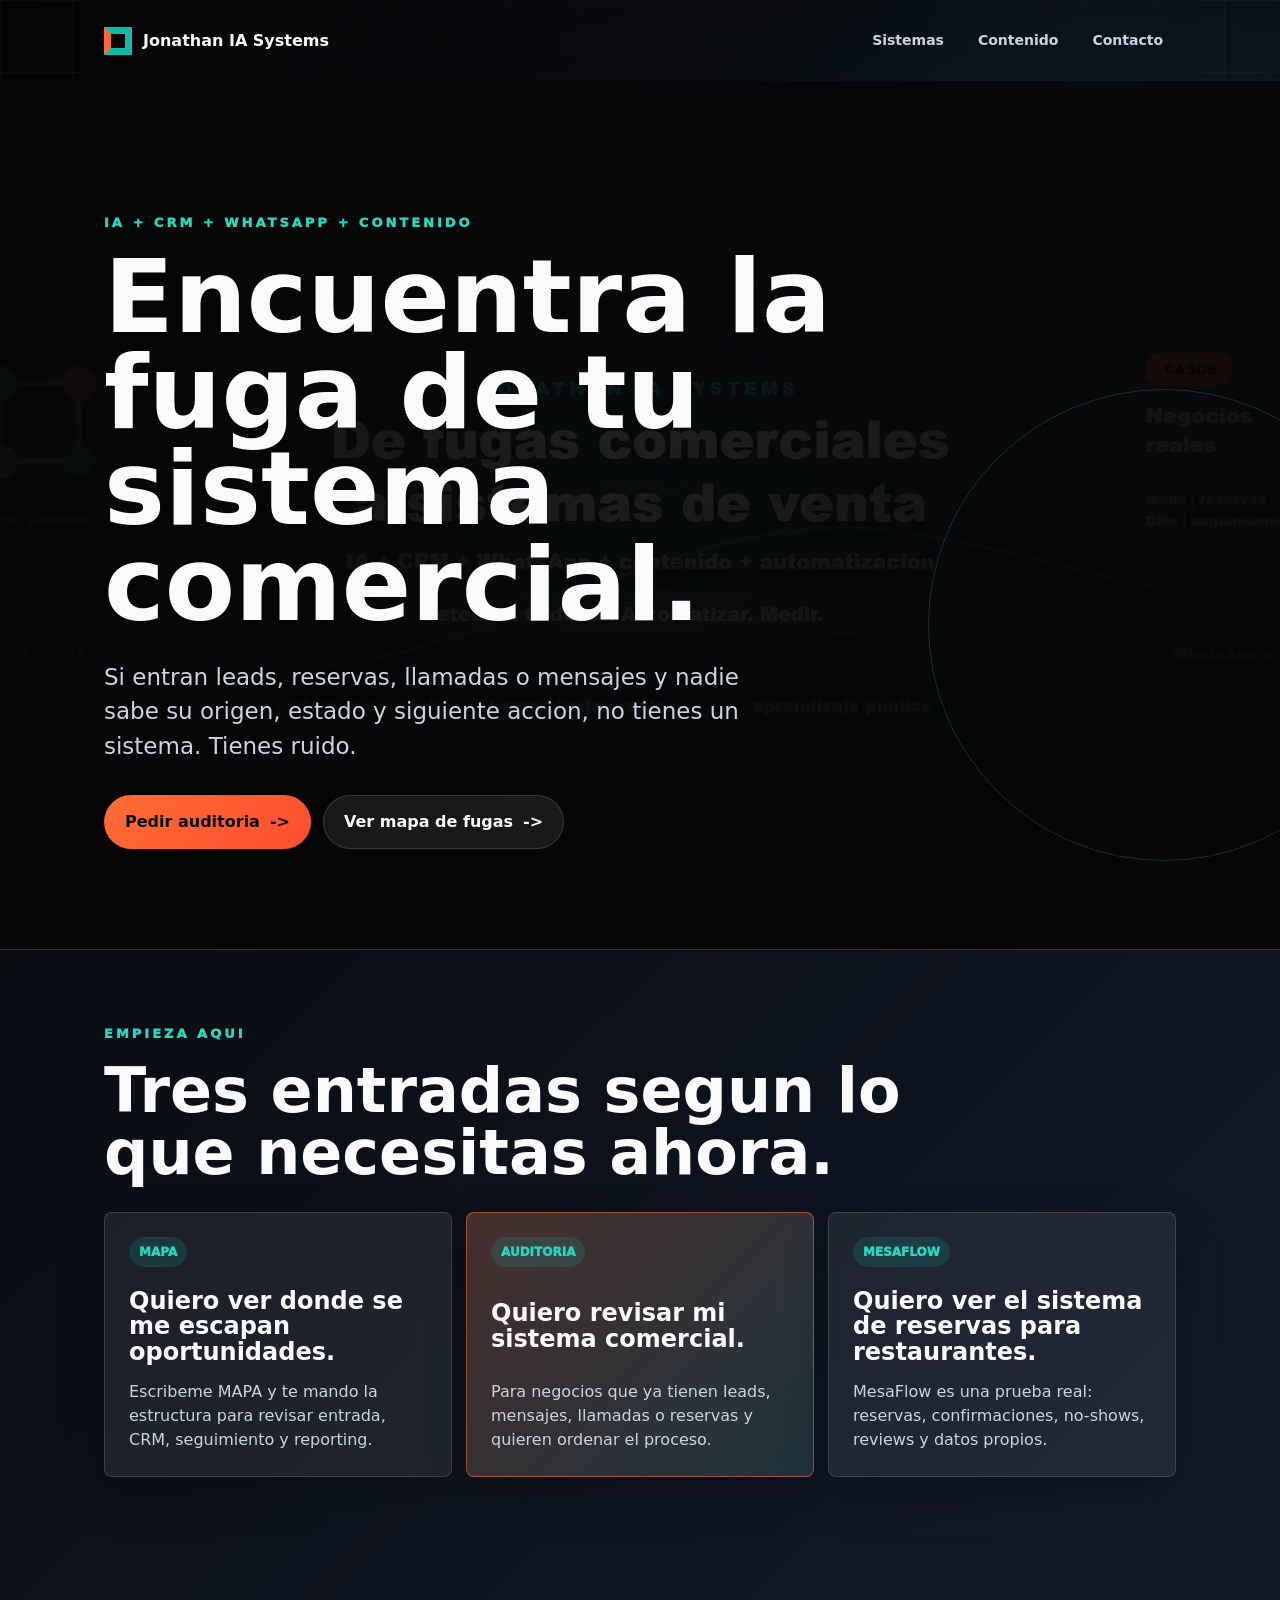
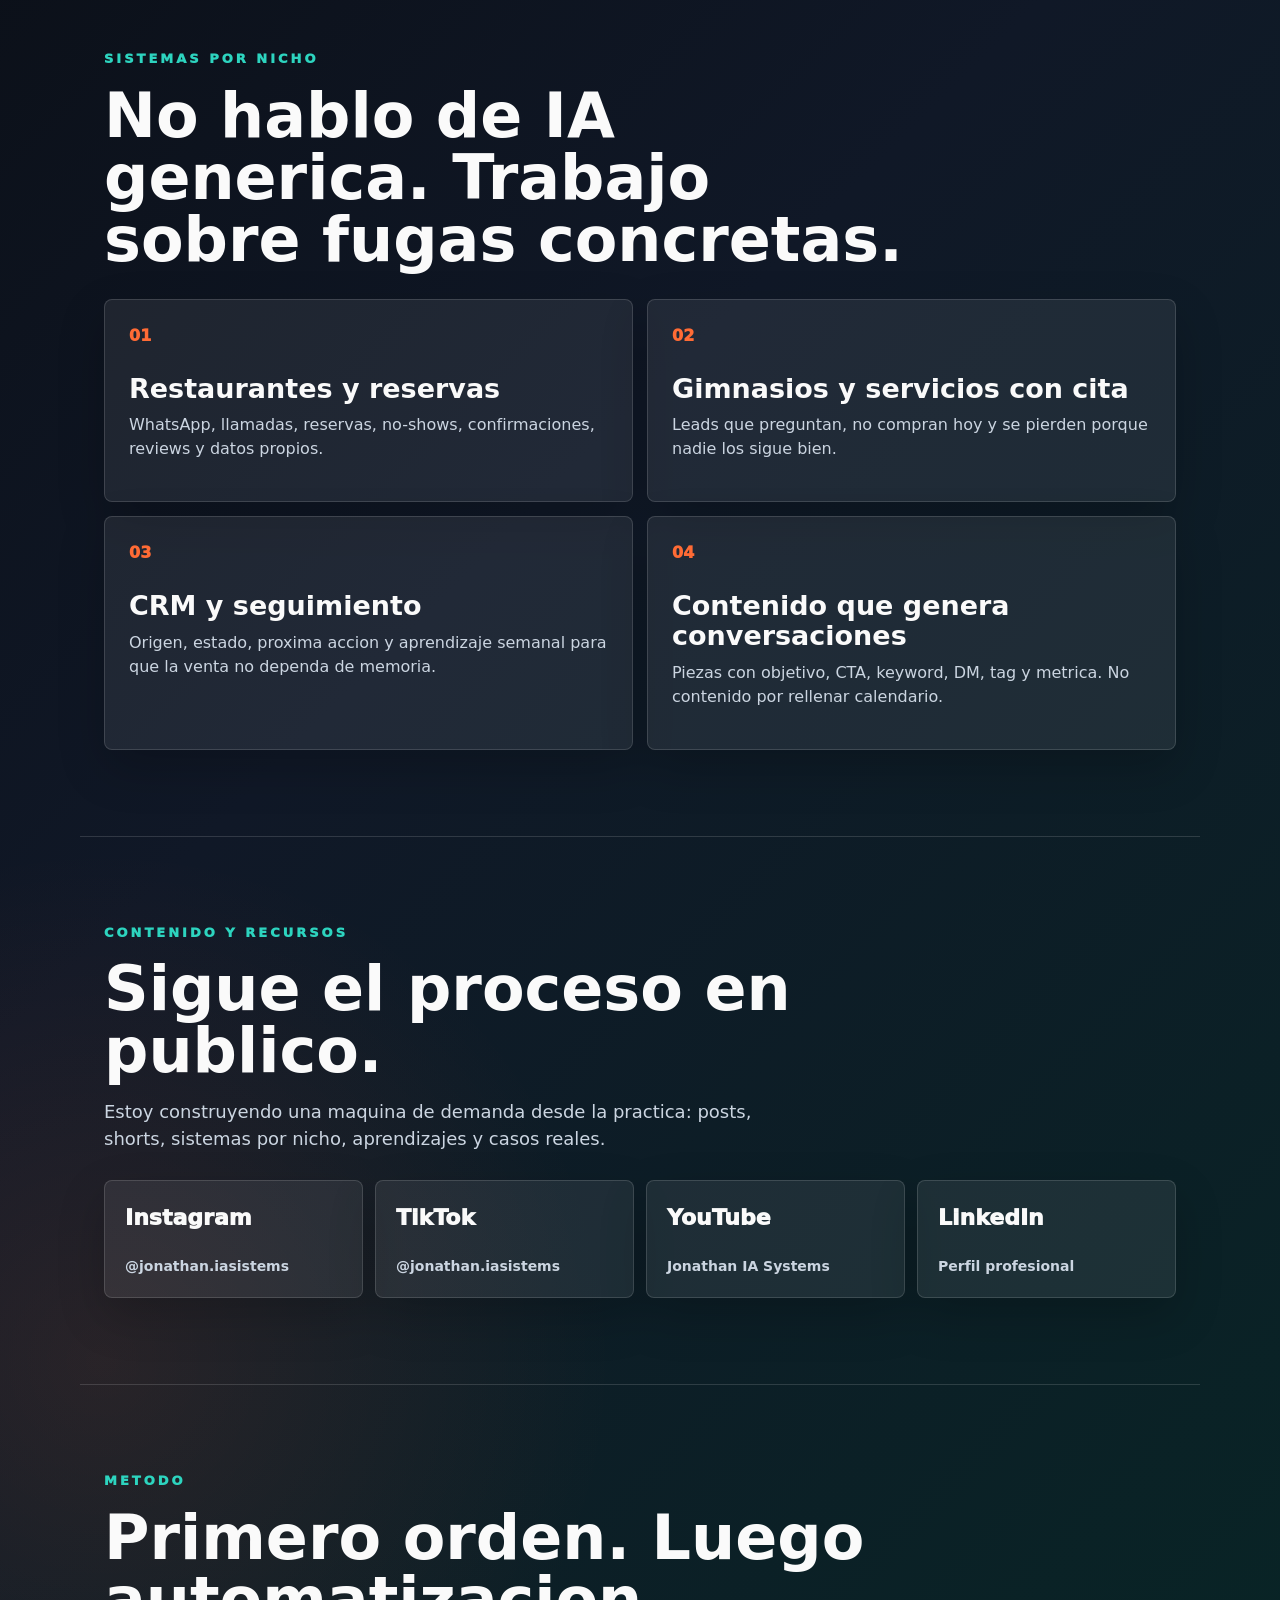
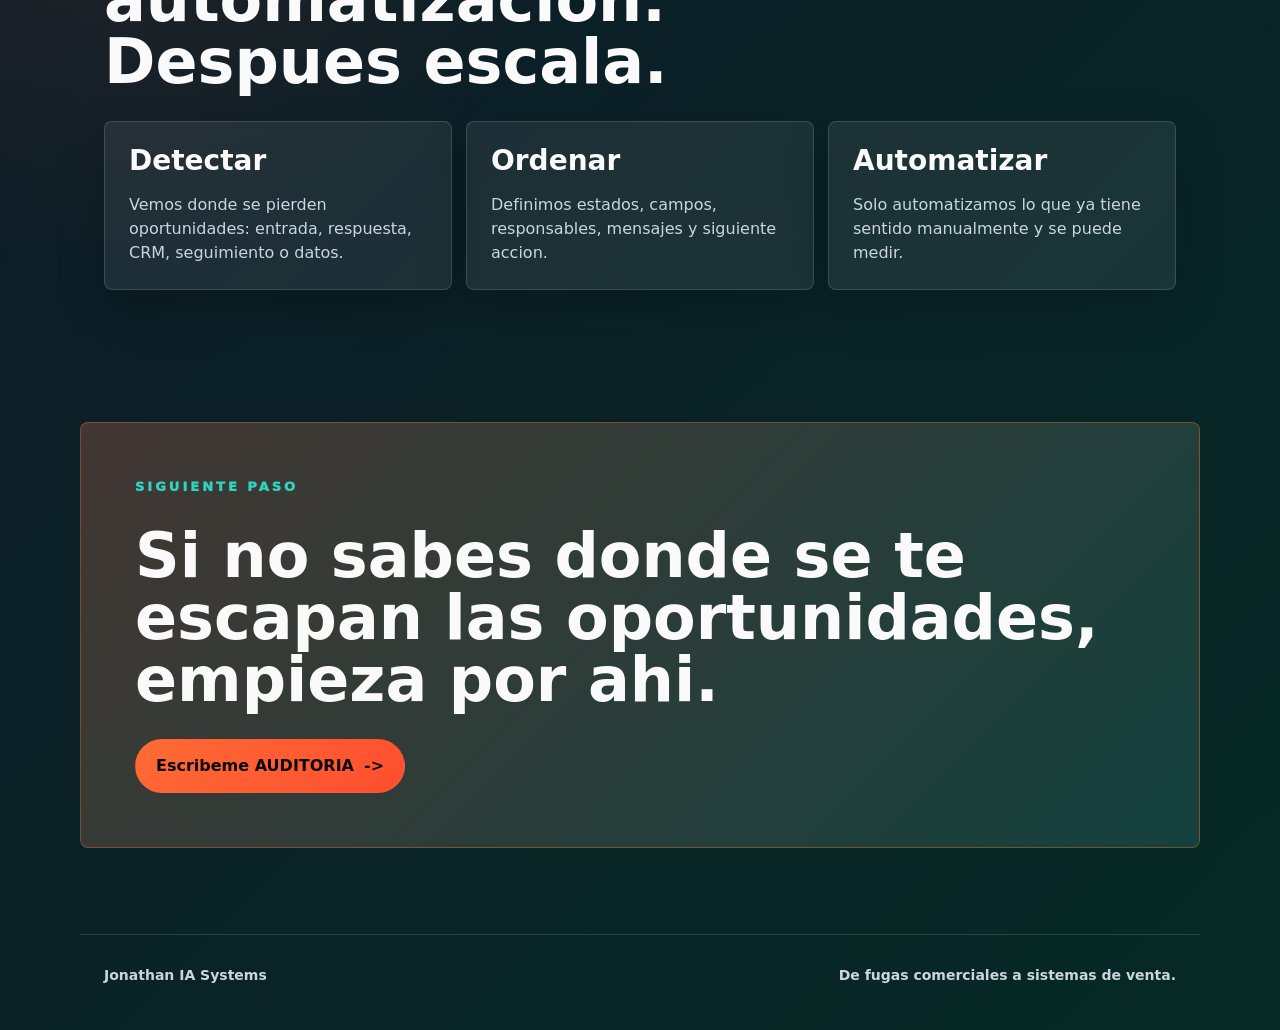
==== index.html @ 936829e9 "Initial link hub landing" ====
<!doctype html>
<html lang="es">
  <head>
    <meta charset="utf-8" />
    <meta name="viewport" content="width=device-width, initial-scale=1" />
    <title>Jonathan IA Systems | Fugas comerciales y sistemas de venta</title>
    <meta
      name="description"
      content="Detecta fugas comerciales en leads, WhatsApp, reservas, CRM y seguimiento. Recursos, sistemas por nicho y contenido de Jonathan IA Systems."
    />
    <meta name="theme-color" content="#050505" />
    <meta property="og:title" content="Jonathan IA Systems" />
    <meta
      property="og:description"
      content="De fugas comerciales a sistemas de venta con IA, CRM, WhatsApp, contenido y automatizacion."
    />
    <meta property="og:type" content="website" />
    <meta property="og:image" content="assets/hero-banner.png" />
    <link rel="preload" href="assets/hero-banner.png" as="image" />
    <link rel="stylesheet" href="styles.css" />
  </head>
  <body>
    <header class="site-header" aria-label="Cabecera">
      <a class="brand" href="#top" aria-label="Jonathan IA Systems">
        <span class="brand-mark" aria-hidden="true"></span>
        <span>Jonathan IA Systems</span>
      </a>
      <nav class="top-links" aria-label="Enlaces principales">
        <a href="#sistemas">Sistemas</a>
        <a href="#contenido">Contenido</a>
        <a href="#contacto">Contacto</a>
      </nav>
    </header>

    <main id="top">
      <section class="hero" aria-labelledby="hero-title">
        <div class="hero-bg" aria-hidden="true"></div>
        <div class="hero-inner">
          <p class="eyebrow">IA + CRM + WhatsApp + contenido</p>
          <h1 id="hero-title">Encuentra la fuga de tu sistema comercial.</h1>
          <p class="hero-copy">
            Si entran leads, reservas, llamadas o mensajes y nadie sabe su origen, estado y siguiente accion,
            no tienes un sistema. Tienes ruido.
          </p>
          <div class="hero-actions" aria-label="Acciones principales">
            <a class="button button-primary" href="https://ig.me/m/jonathan.iasistems" data-track="cta_auditoria" target="_blank" rel="noreferrer">
              Pedir auditoria
              <span aria-hidden="true">-></span>
            </a>
            <a class="button button-secondary" href="#mapa" data-track="cta_mapa">
              Ver mapa de fugas
              <span aria-hidden="true">-></span>
            </a>
          </div>
        </div>
      </section>

      <section class="section section-tight" aria-labelledby="quick-title">
        <div class="section-heading">
          <p class="eyebrow">Empieza aqui</p>
          <h2 id="quick-title">Tres entradas segun lo que necesitas ahora.</h2>
        </div>
        <div class="link-grid">
          <a id="mapa" class="link-card" href="https://ig.me/m/jonathan.iasistems" data-track="card_mapa" target="_blank" rel="noreferrer">
            <span class="card-kicker">MAPA</span>
            <strong>Quiero ver donde se me escapan oportunidades.</strong>
            <span>Escribeme MAPA y te mando la estructura para revisar entrada, CRM, seguimiento y reporting.</span>
          </a>

          <a id="auditoria" class="link-card link-card-primary" href="https://ig.me/m/jonathan.iasistems" data-track="card_auditoria" target="_blank" rel="noreferrer">
            <span class="card-kicker">AUDITORIA</span>
            <strong>Quiero revisar mi sistema comercial.</strong>
            <span>Para negocios que ya tienen leads, mensajes, llamadas o reservas y quieren ordenar el proceso.</span>
          </a>

          <a id="mesaflow" class="link-card" href="https://app.mesaflow.es" data-track="card_mesaflow" target="_blank" rel="noreferrer">
            <span class="card-kicker">MESAFLOW</span>
            <strong>Quiero ver el sistema de reservas para restaurantes.</strong>
            <span>MesaFlow es una prueba real: reservas, confirmaciones, no-shows, reviews y datos propios.</span>
          </a>
        </div>
      </section>

      <section id="sistemas" class="section" aria-labelledby="systems-title">
        <div class="section-heading">
          <p class="eyebrow">Sistemas por nicho</p>
          <h2 id="systems-title">No hablo de IA generica. Trabajo sobre fugas concretas.</h2>
        </div>
        <div class="systems-list" aria-label="Sistemas por nicho">
          <article>
            <span>01</span>
            <h3>Restaurantes y reservas</h3>
            <p>WhatsApp, llamadas, reservas, no-shows, confirmaciones, reviews y datos propios.</p>
          </article>
          <article>
            <span>02</span>
            <h3>Gimnasios y servicios con cita</h3>
            <p>Leads que preguntan, no compran hoy y se pierden porque nadie los sigue bien.</p>
          </article>
          <article>
            <span>03</span>
            <h3>CRM y seguimiento</h3>
            <p>Origen, estado, proxima accion y aprendizaje semanal para que la venta no dependa de memoria.</p>
          </article>
          <article>
            <span>04</span>
            <h3>Contenido que genera conversaciones</h3>
            <p>Piezas con objetivo, CTA, keyword, DM, tag y metrica. No contenido por rellenar calendario.</p>
          </article>
        </div>
      </section>

      <section id="contenido" class="section content-section" aria-labelledby="content-title">
        <div class="section-heading">
          <p class="eyebrow">Contenido y recursos</p>
          <h2 id="content-title">Sigue el proceso en publico.</h2>
          <p>
            Estoy construyendo una maquina de demanda desde la practica: posts, shorts, sistemas por nicho,
            aprendizajes y casos reales.
          </p>
        </div>
        <div class="social-grid" aria-label="Redes sociales">
          <a href="https://www.instagram.com/jonathan.iasistems/" target="_blank" rel="noreferrer" data-track="social_instagram">
            Instagram
            <span>@jonathan.iasistems</span>
          </a>
          <a href="https://www.tiktok.com/@jonathan.iasistems" target="_blank" rel="noreferrer" data-track="social_tiktok">
            TikTok
            <span>@jonathan.iasistems</span>
          </a>
          <a href="https://www.youtube.com/@Jonathan.iasistems" target="_blank" rel="noreferrer" data-track="social_youtube">
            YouTube
            <span>Jonathan IA Systems</span>
          </a>
          <a href="https://www.linkedin.com/in/jonathan-martinez-cabeo-1b9603137/" target="_blank" rel="noreferrer" data-track="social_linkedin">
            LinkedIn
            <span>Perfil profesional</span>
          </a>
        </div>
      </section>

      <section class="section process-section" aria-labelledby="process-title">
        <div class="section-heading">
          <p class="eyebrow">Metodo</p>
          <h2 id="process-title">Primero orden. Luego automatizacion. Despues escala.</h2>
        </div>
        <ol class="process-list">
          <li>
            <strong>Detectar</strong>
            <span>Vemos donde se pierden oportunidades: entrada, respuesta, CRM, seguimiento o datos.</span>
          </li>
          <li>
            <strong>Ordenar</strong>
            <span>Definimos estados, campos, responsables, mensajes y siguiente accion.</span>
          </li>
          <li>
            <strong>Automatizar</strong>
            <span>Solo automatizamos lo que ya tiene sentido manualmente y se puede medir.</span>
          </li>
        </ol>
      </section>

      <section id="contacto" class="final-cta" aria-labelledby="final-title">
        <p class="eyebrow">Siguiente paso</p>
        <h2 id="final-title">Si no sabes donde se te escapan las oportunidades, empieza por ahi.</h2>
        <a class="button button-primary" href="https://ig.me/m/jonathan.iasistems" data-track="cta_final" target="_blank" rel="noreferrer">
          Escribeme AUDITORIA
          <span aria-hidden="true">-></span>
        </a>
      </section>
    </main>

    <footer class="site-footer">
      <span>Jonathan IA Systems</span>
      <span>De fugas comerciales a sistemas de venta.</span>
    </footer>

    <script src="script.js"></script>
  </body>
</html>
---- styles.css ----
:root {
  color-scheme: dark;
  --bg: #050505;
  --panel: rgba(250, 250, 250, 0.075);
  --panel-strong: rgba(250, 250, 250, 0.115);
  --text: #fafafa;
  --muted: #cbd5e1;
  --dim: #8e99a8;
  --line: rgba(255, 255, 255, 0.14);
  --cyan: #14b8a6;
  --cyan-strong: #2dd4bf;
  --orange: #ff6b35;
  --orange-strong: #ff4e2e;
  --radius: 8px;
  --max: 1120px;
  font-family:
    Inter, ui-sans-serif, system-ui, -apple-system, BlinkMacSystemFont, "Segoe UI", sans-serif;
}

* {
  box-sizing: border-box;
}

html {
  scroll-behavior: smooth;
}

body {
  min-width: 320px;
  margin: 0;
  background:
    radial-gradient(circle at 84% 10%, rgba(20, 184, 166, 0.16), transparent 32rem),
    radial-gradient(circle at 8% 70%, rgba(255, 107, 53, 0.11), transparent 32rem),
    linear-gradient(135deg, #050505 0%, #101827 48%, #052a25 100%);
  color: var(--text);
  line-height: 1.5;
}

body::before {
  position: fixed;
  inset: 0;
  z-index: -1;
  pointer-events: none;
  content: "";
  background-image:
    linear-gradient(rgba(255, 255, 255, 0.035) 1px, transparent 1px),
    linear-gradient(90deg, rgba(255, 255, 255, 0.035) 1px, transparent 1px);
  background-size: 72px 72px;
  mask-image: linear-gradient(to bottom, rgba(0, 0, 0, 0.9), transparent 82%);
}

a {
  color: inherit;
  text-decoration: none;
}

.site-header {
  position: sticky;
  top: 0;
  z-index: 10;
  display: flex;
  align-items: center;
  justify-content: space-between;
  width: min(100%, var(--max));
  margin: 0 auto;
  padding: 20px 24px;
  backdrop-filter: blur(16px);
}

.brand,
.top-links {
  display: flex;
  align-items: center;
}

.brand {
  gap: 11px;
  font-weight: 900;
  letter-spacing: 0;
}

.brand-mark {
  width: 28px;
  height: 28px;
  border: 7px solid var(--cyan);
  border-left-color: var(--orange);
}

.top-links {
  gap: 8px;
}

.top-links a {
  padding: 9px 12px;
  border: 1px solid transparent;
  border-radius: 999px;
  color: var(--muted);
  font-size: 14px;
  font-weight: 760;
}

.top-links a:hover,
.top-links a:focus-visible {
  border-color: var(--line);
  color: var(--text);
  outline: none;
}

.hero {
  position: relative;
  min-height: 690px;
  overflow: hidden;
  border-bottom: 1px solid var(--line);
}

.hero-bg {
  position: absolute;
  inset: 0;
  background:
    linear-gradient(90deg, rgba(5, 5, 5, 0.94), rgba(5, 5, 5, 0.79) 48%, rgba(5, 5, 5, 0.90)),
    linear-gradient(180deg, rgba(5, 5, 5, 0.18), rgba(5, 5, 5, 0.94)),
    url("assets/hero-banner.png") center / cover no-repeat;
  transform: scale(1.02);
}

.hero::after {
  position: absolute;
  right: -120px;
  bottom: 88px;
  width: 470px;
  height: 470px;
  border: 1px solid rgba(45, 212, 191, 0.2);
  border-radius: 50%;
  content: "";
}

.hero-inner {
  position: relative;
  z-index: 1;
  width: min(100%, var(--max));
  margin: 0 auto;
  padding: 132px 24px 100px;
}

.eyebrow {
  margin: 0 0 16px;
  color: var(--cyan-strong);
  font-size: 13px;
  font-weight: 950;
  letter-spacing: 3px;
  text-transform: uppercase;
}

h1,
h2,
h3,
p {
  margin-top: 0;
}

h1 {
  max-width: 880px;
  margin-bottom: 26px;
  font-size: clamp(48px, 8vw, 104px);
  line-height: 0.94;
  letter-spacing: 0;
}

.hero-copy {
  max-width: 650px;
  margin-bottom: 32px;
  color: var(--muted);
  font-size: clamp(18px, 2vw, 23px);
}

.hero-actions,
.final-cta {
  display: flex;
  flex-wrap: wrap;
  gap: 12px;
}

.button {
  display: inline-flex;
  align-items: center;
  justify-content: center;
  min-height: 52px;
  padding: 14px 20px;
  border: 1px solid var(--line);
  border-radius: 999px;
  font-weight: 900;
  white-space: nowrap;
}

.button span {
  margin-left: 10px;
}

.button-primary {
  border-color: transparent;
  background: linear-gradient(135deg, var(--orange), var(--orange-strong));
  color: #090909;
}

.button-secondary {
  background: rgba(250, 250, 250, 0.08);
  color: var(--text);
}

.button:hover,
.button:focus-visible {
  outline: 2px solid rgba(45, 212, 191, 0.45);
  outline-offset: 3px;
}

.section {
  width: min(100%, var(--max));
  margin: 0 auto;
  padding: 86px 24px;
}

.section-tight {
  padding-top: 74px;
}

.section-heading {
  max-width: 820px;
  margin-bottom: 28px;
}

.section-heading h2,
.final-cta h2 {
  margin-bottom: 16px;
  font-size: clamp(32px, 5vw, 62px);
  line-height: 1;
  letter-spacing: 0;
}

.section-heading p:not(.eyebrow) {
  max-width: 710px;
  color: var(--muted);
  font-size: 18px;
}

.link-grid {
  display: grid;
  grid-template-columns: repeat(3, minmax(0, 1fr));
  gap: 14px;
}

.link-card,
.social-grid a,
.systems-list article,
.process-list li {
  border: 1px solid var(--line);
  border-radius: var(--radius);
  background: var(--panel);
  box-shadow: 0 18px 48px rgba(0, 0, 0, 0.2);
}

.link-card {
  display: flex;
  min-height: 245px;
  flex-direction: column;
  justify-content: space-between;
  padding: 24px;
}

.link-card:hover,
.link-card:focus-visible,
.social-grid a:hover,
.social-grid a:focus-visible {
  border-color: rgba(45, 212, 191, 0.56);
  background: var(--panel-strong);
  outline: none;
}

.link-card-primary {
  border-color: rgba(255, 107, 53, 0.56);
  background:
    linear-gradient(135deg, rgba(255, 107, 53, 0.18), rgba(20, 184, 166, 0.09)),
    var(--panel);
}

.card-kicker {
  width: fit-content;
  padding: 6px 10px;
  border-radius: 999px;
  background: rgba(20, 184, 166, 0.16);
  color: var(--cyan-strong);
  font-size: 12px;
  font-weight: 950;
}

.link-card strong {
  display: block;
  margin: 22px 0 14px;
  font-size: 24px;
  line-height: 1.08;
}

.link-card span:last-child,
.systems-list p,
.process-list span,
.social-grid span,
.site-footer {
  color: var(--muted);
}

.systems-list {
  display: grid;
  grid-template-columns: repeat(2, minmax(0, 1fr));
  gap: 14px;
}

.systems-list article {
  padding: 24px;
}

.systems-list article > span {
  display: inline-block;
  margin-bottom: 26px;
  color: var(--orange);
  font-weight: 950;
}

.systems-list h3 {
  margin-bottom: 10px;
  font-size: 27px;
  line-height: 1.1;
}

.content-section {
  border-top: 1px solid var(--line);
  border-bottom: 1px solid var(--line);
}

.social-grid {
  display: grid;
  grid-template-columns: repeat(4, minmax(0, 1fr));
  gap: 12px;
}

.social-grid a {
  display: flex;
  min-height: 118px;
  flex-direction: column;
  justify-content: space-between;
  padding: 20px;
  font-size: 22px;
  font-weight: 920;
}

.social-grid span {
  display: block;
  overflow-wrap: anywhere;
  font-size: 14px;
  font-weight: 750;
}

.process-list {
  display: grid;
  grid-template-columns: repeat(3, minmax(0, 1fr));
  gap: 14px;
  padding: 0;
  list-style: none;
}

.process-list li {
  padding: 24px;
}

.process-list strong {
  display: block;
  margin-bottom: 18px;
  color: var(--text);
  font-size: 28px;
  line-height: 1.05;
}

.final-cta {
  width: min(calc(100% - 48px), var(--max));
  flex-direction: column;
  align-items: flex-start;
  margin: 30px auto 86px;
  padding: 54px;
  border: 1px solid rgba(255, 107, 53, 0.38);
  border-radius: var(--radius);
  background:
    linear-gradient(135deg, rgba(255, 107, 53, 0.18), rgba(20, 184, 166, 0.10)),
    rgba(250, 250, 250, 0.06);
}

.site-footer {
  display: flex;
  justify-content: space-between;
  gap: 18px;
  width: min(100%, var(--max));
  margin: 0 auto;
  padding: 30px 24px 44px;
  border-top: 1px solid var(--line);
  font-size: 14px;
  font-weight: 780;
}

@media (max-width: 920px) {
  .site-header {
    align-items: flex-start;
    flex-direction: column;
    gap: 14px;
  }

  .hero {
    min-height: 620px;
  }

  .hero-inner {
    padding-top: 98px;
  }

  .link-grid,
  .social-grid,
  .process-list {
    grid-template-columns: 1fr;
  }

  .systems-list {
    grid-template-columns: 1fr;
  }

  .link-card {
    min-height: 210px;
  }
}

@media (max-width: 560px) {
  .top-links {
    width: 100%;
    overflow-x: auto;
    padding-bottom: 4px;
  }

  .hero {
    min-height: 610px;
  }

  .hero-bg {
    background:
      linear-gradient(90deg, rgba(5, 5, 5, 0.95), rgba(5, 5, 5, 0.82)),
      linear-gradient(180deg, rgba(5, 5, 5, 0.18), rgba(5, 5, 5, 0.95)),
      url("assets/hero-banner.png") center / cover no-repeat;
  }

  .button {
    width: 100%;
    white-space: normal;
  }

  .section {
    padding: 64px 18px;
  }

  .hero-inner {
    padding: 86px 18px 74px;
  }

  .final-cta {
    width: calc(100% - 36px);
    padding: 34px 24px;
  }

  .site-footer {
    flex-direction: column;
    padding-inline: 18px;
  }
}
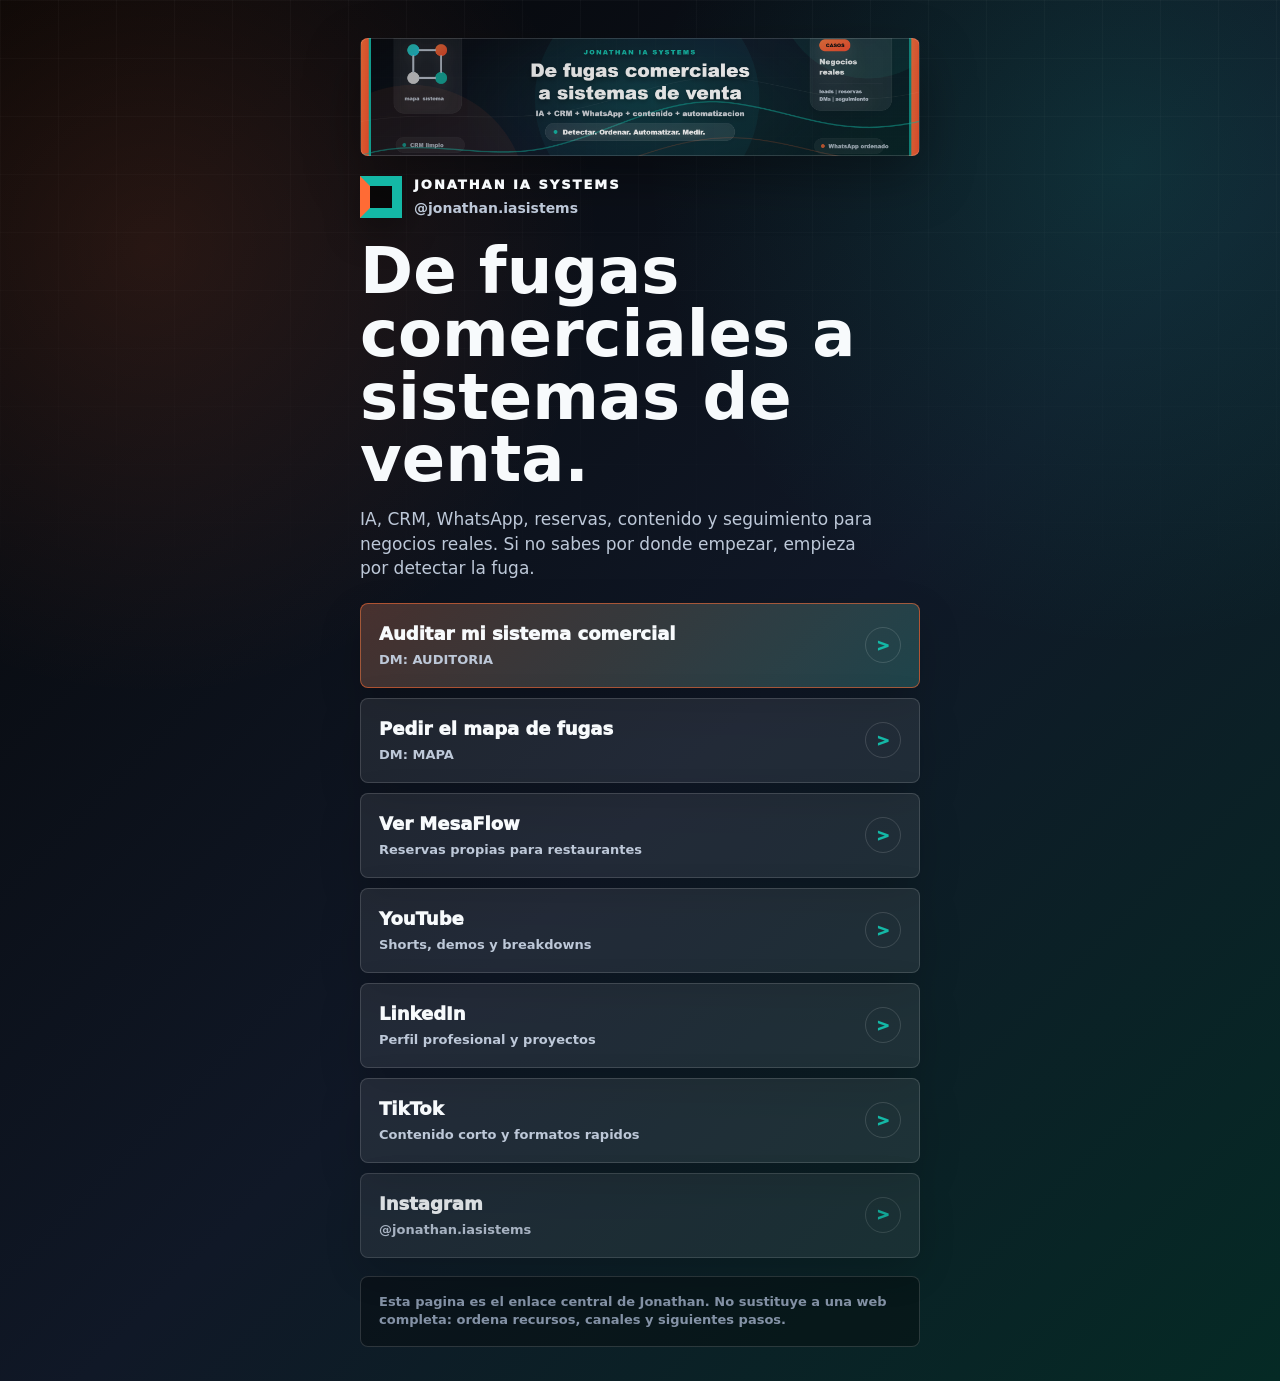
==== commit 4dba39f9: "Simplify link hub" ====
--- a/index.html
+++ b/index.html
@@ -3,16 +3,16 @@
   <head>
     <meta charset="utf-8" />
     <meta name="viewport" content="width=device-width, initial-scale=1" />
-    <title>Jonathan IA Systems | Fugas comerciales y sistemas de venta</title>
+    <title>Jonathan IA Systems | Enlaces y recursos</title>
     <meta
       name="description"
-      content="Detecta fugas comerciales en leads, WhatsApp, reservas, CRM y seguimiento. Recursos, sistemas por nicho y contenido de Jonathan IA Systems."
+      content="Enlaces, recursos y canales de Jonathan IA Systems: auditoria comercial, mapa de fugas, MesaFlow y contenido sobre IA, CRM y sistemas de venta."
     />
     <meta name="theme-color" content="#050505" />
     <meta property="og:title" content="Jonathan IA Systems" />
     <meta
       property="og:description"
-      content="De fugas comerciales a sistemas de venta con IA, CRM, WhatsApp, contenido y automatizacion."
+      content="De fugas comerciales a sistemas de venta. Recursos, casos y canales de Jonathan IA Systems."
     />
     <meta property="og:type" content="website" />
     <meta property="og:image" content="assets/hero-banner.png" />
@@ -20,160 +20,114 @@
     <link rel="stylesheet" href="styles.css" />
   </head>
   <body>
-    <header class="site-header" aria-label="Cabecera">
-      <a class="brand" href="#top" aria-label="Jonathan IA Systems">
-        <span class="brand-mark" aria-hidden="true"></span>
-        <span>Jonathan IA Systems</span>
-      </a>
-      <nav class="top-links" aria-label="Enlaces principales">
-        <a href="#sistemas">Sistemas</a>
-        <a href="#contenido">Contenido</a>
-        <a href="#contacto">Contacto</a>
-      </nav>
-    </header>
+    <main class="hub" id="top">
+      <section class="intro" aria-labelledby="page-title">
+        <div class="banner" aria-hidden="true"></div>
 
-    <main id="top">
-      <section class="hero" aria-labelledby="hero-title">
-        <div class="hero-bg" aria-hidden="true"></div>
-        <div class="hero-inner">
-          <p class="eyebrow">IA + CRM + WhatsApp + contenido</p>
-          <h1 id="hero-title">Encuentra la fuga de tu sistema comercial.</h1>
-          <p class="hero-copy">
-            Si entran leads, reservas, llamadas o mensajes y nadie sabe su origen, estado y siguiente accion,
-            no tienes un sistema. Tienes ruido.
-          </p>
-          <div class="hero-actions" aria-label="Acciones principales">
-            <a class="button button-primary" href="https://ig.me/m/jonathan.iasistems" data-track="cta_auditoria" target="_blank" rel="noreferrer">
-              Pedir auditoria
-              <span aria-hidden="true">-></span>
-            </a>
-            <a class="button button-secondary" href="#mapa" data-track="cta_mapa">
-              Ver mapa de fugas
-              <span aria-hidden="true">-></span>
-            </a>
+        <div class="profile-row">
+          <span class="brand-mark" aria-hidden="true"></span>
+          <div>
+            <p class="eyebrow">Jonathan IA Systems</p>
+            <p class="handle">@jonathan.iasistems</p>
           </div>
         </div>
+
+        <h1 id="page-title">De fugas comerciales a sistemas de venta.</h1>
+        <p class="intro-copy">
+          IA, CRM, WhatsApp, reservas, contenido y seguimiento para negocios reales.
+          Si no sabes por donde empezar, empieza por detectar la fuga.
+        </p>
       </section>
 
-      <section class="section section-tight" aria-labelledby="quick-title">
-        <div class="section-heading">
-          <p class="eyebrow">Empieza aqui</p>
-          <h2 id="quick-title">Tres entradas segun lo que necesitas ahora.</h2>
-        </div>
-        <div class="link-grid">
-          <a id="mapa" class="link-card" href="https://ig.me/m/jonathan.iasistems" data-track="card_mapa" target="_blank" rel="noreferrer">
-            <span class="card-kicker">MAPA</span>
-            <strong>Quiero ver donde se me escapan oportunidades.</strong>
-            <span>Escribeme MAPA y te mando la estructura para revisar entrada, CRM, seguimiento y reporting.</span>
-          </a>
+      <nav class="link-list" aria-label="Enlaces principales">
+        <a
+          id="auditoria"
+          class="link-card link-card-primary"
+          href="https://ig.me/m/jonathan.iasistems"
+          target="_blank"
+          rel="noreferrer"
+          data-track="auditoria_dm"
+        >
+          <span class="link-main">Auditar mi sistema comercial</span>
+          <span class="link-note">DM: AUDITORIA</span>
+        </a>
 
-          <a id="auditoria" class="link-card link-card-primary" href="https://ig.me/m/jonathan.iasistems" data-track="card_auditoria" target="_blank" rel="noreferrer">
-            <span class="card-kicker">AUDITORIA</span>
-            <strong>Quiero revisar mi sistema comercial.</strong>
-            <span>Para negocios que ya tienen leads, mensajes, llamadas o reservas y quieren ordenar el proceso.</span>
-          </a>
+        <a
+          id="mapa"
+          class="link-card"
+          href="https://ig.me/m/jonathan.iasistems"
+          target="_blank"
+          rel="noreferrer"
+          data-track="mapa_dm"
+        >
+          <span class="link-main">Pedir el mapa de fugas</span>
+          <span class="link-note">DM: MAPA</span>
+        </a>
 
-          <a id="mesaflow" class="link-card" href="https://app.mesaflow.es" data-track="card_mesaflow" target="_blank" rel="noreferrer">
-            <span class="card-kicker">MESAFLOW</span>
-            <strong>Quiero ver el sistema de reservas para restaurantes.</strong>
-            <span>MesaFlow es una prueba real: reservas, confirmaciones, no-shows, reviews y datos propios.</span>
-          </a>
-        </div>
-      </section>
+        <a
+          id="mesaflow"
+          class="link-card"
+          href="https://app.mesaflow.es"
+          target="_blank"
+          rel="noreferrer"
+          data-track="mesaflow"
+        >
+          <span class="link-main">Ver MesaFlow</span>
+          <span class="link-note">Reservas propias para restaurantes</span>
+        </a>
 
-      <section id="sistemas" class="section" aria-labelledby="systems-title">
-        <div class="section-heading">
-          <p class="eyebrow">Sistemas por nicho</p>
-          <h2 id="systems-title">No hablo de IA generica. Trabajo sobre fugas concretas.</h2>
-        </div>
-        <div class="systems-list" aria-label="Sistemas por nicho">
-          <article>
-            <span>01</span>
-            <h3>Restaurantes y reservas</h3>
-            <p>WhatsApp, llamadas, reservas, no-shows, confirmaciones, reviews y datos propios.</p>
-          </article>
-          <article>
-            <span>02</span>
-            <h3>Gimnasios y servicios con cita</h3>
-            <p>Leads que preguntan, no compran hoy y se pierden porque nadie los sigue bien.</p>
-          </article>
-          <article>
-            <span>03</span>
-            <h3>CRM y seguimiento</h3>
-            <p>Origen, estado, proxima accion y aprendizaje semanal para que la venta no dependa de memoria.</p>
-          </article>
-          <article>
-            <span>04</span>
-            <h3>Contenido que genera conversaciones</h3>
-            <p>Piezas con objetivo, CTA, keyword, DM, tag y metrica. No contenido por rellenar calendario.</p>
-          </article>
-        </div>
-      </section>
+        <a
+          class="link-card"
+          href="https://www.youtube.com/@Jonathan.iasistems"
+          target="_blank"
+          rel="noreferrer"
+          data-track="youtube"
+        >
+          <span class="link-main">YouTube</span>
+          <span class="link-note">Shorts, demos y breakdowns</span>
+        </a>
 
-      <section id="contenido" class="section content-section" aria-labelledby="content-title">
-        <div class="section-heading">
-          <p class="eyebrow">Contenido y recursos</p>
-          <h2 id="content-title">Sigue el proceso en publico.</h2>
-          <p>
-            Estoy construyendo una maquina de demanda desde la practica: posts, shorts, sistemas por nicho,
-            aprendizajes y casos reales.
-          </p>
-        </div>
-        <div class="social-grid" aria-label="Redes sociales">
-          <a href="https://www.instagram.com/jonathan.iasistems/" target="_blank" rel="noreferrer" data-track="social_instagram">
-            Instagram
-            <span>@jonathan.iasistems</span>
-          </a>
-          <a href="https://www.tiktok.com/@jonathan.iasistems" target="_blank" rel="noreferrer" data-track="social_tiktok">
-            TikTok
-            <span>@jonathan.iasistems</span>
-          </a>
-          <a href="https://www.youtube.com/@Jonathan.iasistems" target="_blank" rel="noreferrer" data-track="social_youtube">
-            YouTube
-            <span>Jonathan IA Systems</span>
-          </a>
-          <a href="https://www.linkedin.com/in/jonathan-martinez-cabeo-1b9603137/" target="_blank" rel="noreferrer" data-track="social_linkedin">
-            LinkedIn
-            <span>Perfil profesional</span>
-          </a>
-        </div>
-      </section>
+        <a
+          class="link-card"
+          href="https://www.linkedin.com/in/jonathan-martinez-cabeo-1b9603137/"
+          target="_blank"
+          rel="noreferrer"
+          data-track="linkedin"
+        >
+          <span class="link-main">LinkedIn</span>
+          <span class="link-note">Perfil profesional y proyectos</span>
+        </a>
 
-      <section class="section process-section" aria-labelledby="process-title">
-        <div class="section-heading">
-          <p class="eyebrow">Metodo</p>
-          <h2 id="process-title">Primero orden. Luego automatizacion. Despues escala.</h2>
-        </div>
-        <ol class="process-list">
-          <li>
-            <strong>Detectar</strong>
-            <span>Vemos donde se pierden oportunidades: entrada, respuesta, CRM, seguimiento o datos.</span>
-          </li>
-          <li>
-            <strong>Ordenar</strong>
-            <span>Definimos estados, campos, responsables, mensajes y siguiente accion.</span>
-          </li>
-          <li>
-            <strong>Automatizar</strong>
-            <span>Solo automatizamos lo que ya tiene sentido manualmente y se puede medir.</span>
-          </li>
-        </ol>
-      </section>
+        <a
+          class="link-card"
+          href="https://www.tiktok.com/@jonathan.iasistems"
+          target="_blank"
+          rel="noreferrer"
+          data-track="tiktok"
+        >
+          <span class="link-main">TikTok</span>
+          <span class="link-note">Contenido corto y formatos rapidos</span>
+        </a>
 
-      <section id="contacto" class="final-cta" aria-labelledby="final-title">
-        <p class="eyebrow">Siguiente paso</p>
-        <h2 id="final-title">Si no sabes donde se te escapan las oportunidades, empieza por ahi.</h2>
-        <a class="button button-primary" href="https://ig.me/m/jonathan.iasistems" data-track="cta_final" target="_blank" rel="noreferrer">
-          Escribeme AUDITORIA
-          <span aria-hidden="true">-></span>
+        <a
+          class="link-card link-card-soft"
+          href="https://www.instagram.com/jonathan.iasistems/"
+          target="_blank"
+          rel="noreferrer"
+          data-track="instagram"
+        >
+          <span class="link-main">Instagram</span>
+          <span class="link-note">@jonathan.iasistems</span>
         </a>
+      </nav>
+
+      <section class="bottom-note" aria-label="Criterio de uso">
+        <p>
+          Esta pagina es el enlace central de Jonathan. No sustituye a una web completa:
+          ordena recursos, canales y siguientes pasos.
+        </p>
       </section>
     </main>
-
-    <footer class="site-footer">
-      <span>Jonathan IA Systems</span>
-      <span>De fugas comerciales a sistemas de venta.</span>
-    </footer>
 
     <script src="script.js"></script>
   </body>
--- a/styles.css
+++ b/styles.css
@@ -1,18 +1,18 @@
 :root {
   color-scheme: dark;
   --bg: #050505;
-  --panel: rgba(250, 250, 250, 0.075);
-  --panel-strong: rgba(250, 250, 250, 0.115);
-  --text: #fafafa;
-  --muted: #cbd5e1;
-  --dim: #8e99a8;
-  --line: rgba(255, 255, 255, 0.14);
+  --panel: rgba(255, 255, 255, 0.078);
+  --panel-strong: rgba(255, 255, 255, 0.118);
+  --text: #f7fafc;
+  --muted: #bdc8d8;
+  --dim: #8492a6;
+  --line: rgba(255, 255, 255, 0.145);
   --cyan: #14b8a6;
-  --cyan-strong: #2dd4bf;
+  --cyan-soft: rgba(20, 184, 166, 0.18);
   --orange: #ff6b35;
-  --orange-strong: #ff4e2e;
+  --orange-soft: rgba(255, 107, 53, 0.18);
   --radius: 8px;
-  --max: 1120px;
+  --max: 560px;
   font-family:
     Inter, ui-sans-serif, system-ui, -apple-system, BlinkMacSystemFont, "Segoe UI", sans-serif;
 }
@@ -22,6 +22,7 @@
 }
 
 html {
+  min-width: 320px;
   scroll-behavior: smooth;
 }
 
@@ -29,11 +30,11 @@
   min-width: 320px;
   margin: 0;
   background:
-    radial-gradient(circle at 84% 10%, rgba(20, 184, 166, 0.16), transparent 32rem),
-    radial-gradient(circle at 8% 70%, rgba(255, 107, 53, 0.11), transparent 32rem),
-    linear-gradient(135deg, #050505 0%, #101827 48%, #052a25 100%);
+    radial-gradient(circle at 12% 18%, rgba(255, 107, 53, 0.13), transparent 28rem),
+    radial-gradient(circle at 88% 12%, rgba(20, 184, 166, 0.16), transparent 30rem),
+    linear-gradient(135deg, #050505 0%, #101827 55%, #052a25 100%);
   color: var(--text);
-  line-height: 1.5;
+  line-height: 1.45;
 }
 
 body::before {
@@ -43,10 +44,10 @@
   pointer-events: none;
   content: "";
   background-image:
-    linear-gradient(rgba(255, 255, 255, 0.035) 1px, transparent 1px),
-    linear-gradient(90deg, rgba(255, 255, 255, 0.035) 1px, transparent 1px);
-  background-size: 72px 72px;
-  mask-image: linear-gradient(to bottom, rgba(0, 0, 0, 0.9), transparent 82%);
+    linear-gradient(rgba(255, 255, 255, 0.03) 1px, transparent 1px),
+    linear-gradient(90deg, rgba(255, 255, 255, 0.03) 1px, transparent 1px);
+  background-size: 58px 58px;
+  mask-image: linear-gradient(to bottom, rgba(0, 0, 0, 0.85), transparent 78%);
 }
 
 a {
@@ -54,423 +55,183 @@
   text-decoration: none;
 }
 
-.site-header {
-  position: sticky;
-  top: 0;
-  z-index: 10;
+.hub {
+  width: min(calc(100% - 32px), var(--max));
+  margin: 0 auto;
+  padding: 28px 0 34px;
+}
+
+.intro {
+  padding-top: 10px;
+}
+
+.banner {
+  height: 118px;
+  margin-bottom: 20px;
+  border: 1px solid var(--line);
+  border-radius: var(--radius);
+  background:
+    linear-gradient(90deg, rgba(5, 5, 5, 0.16), rgba(5, 5, 5, 0.06)),
+    url("assets/hero-banner.png") center / cover no-repeat;
+  box-shadow: 0 20px 54px rgba(0, 0, 0, 0.34);
+}
+
+.profile-row {
   display: flex;
   align-items: center;
-  justify-content: space-between;
-  width: min(100%, var(--max));
-  margin: 0 auto;
-  padding: 20px 24px;
-  backdrop-filter: blur(16px);
-}
-
-.brand,
-.top-links {
-  display: flex;
-  align-items: center;
-}
-
-.brand {
-  gap: 11px;
-  font-weight: 900;
-  letter-spacing: 0;
+  gap: 12px;
+  margin-bottom: 22px;
 }
 
 .brand-mark {
-  width: 28px;
-  height: 28px;
-  border: 7px solid var(--cyan);
+  flex: 0 0 auto;
+  width: 42px;
+  height: 42px;
+  border: 10px solid var(--cyan);
   border-left-color: var(--orange);
-}
-
-.top-links {
-  gap: 8px;
-}
-
-.top-links a {
-  padding: 9px 12px;
-  border: 1px solid transparent;
-  border-radius: 999px;
+  background: rgba(5, 5, 5, 0.74);
+  box-shadow: 0 14px 34px rgba(0, 0, 0, 0.35);
+}
+
+.eyebrow,
+.handle,
+h1,
+p {
+  margin: 0;
+}
+
+.eyebrow {
+  font-size: 13px;
+  font-weight: 950;
+  letter-spacing: 2px;
+  text-transform: uppercase;
+}
+
+.handle {
+  margin-top: 3px;
   color: var(--muted);
   font-size: 14px;
   font-weight: 760;
 }
 
-.top-links a:hover,
-.top-links a:focus-visible {
-  border-color: var(--line);
-  color: var(--text);
-  outline: none;
-}
-
-.hero {
+h1 {
+  max-width: 12ch;
+  margin-bottom: 16px;
+  font-size: clamp(39px, 11vw, 64px);
+  line-height: 0.98;
+  letter-spacing: 0;
+}
+
+.intro-copy {
+  max-width: 48ch;
+  margin-bottom: 22px;
+  color: var(--muted);
+  font-size: 17px;
+}
+
+.link-list {
+  display: grid;
+  gap: 10px;
+}
+
+.link-card {
   position: relative;
-  min-height: 690px;
-  overflow: hidden;
-  border-bottom: 1px solid var(--line);
-}
-
-.hero-bg {
-  position: absolute;
-  inset: 0;
-  background:
-    linear-gradient(90deg, rgba(5, 5, 5, 0.94), rgba(5, 5, 5, 0.79) 48%, rgba(5, 5, 5, 0.90)),
-    linear-gradient(180deg, rgba(5, 5, 5, 0.18), rgba(5, 5, 5, 0.94)),
-    url("assets/hero-banner.png") center / cover no-repeat;
-  transform: scale(1.02);
-}
-
-.hero::after {
-  position: absolute;
-  right: -120px;
-  bottom: 88px;
-  width: 470px;
-  height: 470px;
-  border: 1px solid rgba(45, 212, 191, 0.2);
-  border-radius: 50%;
-  content: "";
-}
-
-.hero-inner {
-  position: relative;
-  z-index: 1;
-  width: min(100%, var(--max));
-  margin: 0 auto;
-  padding: 132px 24px 100px;
-}
-
-.eyebrow {
-  margin: 0 0 16px;
-  color: var(--cyan-strong);
-  font-size: 13px;
-  font-weight: 950;
-  letter-spacing: 3px;
-  text-transform: uppercase;
-}
-
-h1,
-h2,
-h3,
-p {
-  margin-top: 0;
-}
-
-h1 {
-  max-width: 880px;
-  margin-bottom: 26px;
-  font-size: clamp(48px, 8vw, 104px);
-  line-height: 0.94;
-  letter-spacing: 0;
-}
-
-.hero-copy {
-  max-width: 650px;
-  margin-bottom: 32px;
-  color: var(--muted);
-  font-size: clamp(18px, 2vw, 23px);
-}
-
-.hero-actions,
-.final-cta {
-  display: flex;
-  flex-wrap: wrap;
-  gap: 12px;
-}
-
-.button {
-  display: inline-flex;
-  align-items: center;
-  justify-content: center;
-  min-height: 52px;
-  padding: 14px 20px;
-  border: 1px solid var(--line);
-  border-radius: 999px;
-  font-weight: 900;
-  white-space: nowrap;
-}
-
-.button span {
-  margin-left: 10px;
-}
-
-.button-primary {
-  border-color: transparent;
-  background: linear-gradient(135deg, var(--orange), var(--orange-strong));
-  color: #090909;
-}
-
-.button-secondary {
-  background: rgba(250, 250, 250, 0.08);
-  color: var(--text);
-}
-
-.button:hover,
-.button:focus-visible {
-  outline: 2px solid rgba(45, 212, 191, 0.45);
-  outline-offset: 3px;
-}
-
-.section {
-  width: min(100%, var(--max));
-  margin: 0 auto;
-  padding: 86px 24px;
-}
-
-.section-tight {
-  padding-top: 74px;
-}
-
-.section-heading {
-  max-width: 820px;
-  margin-bottom: 28px;
-}
-
-.section-heading h2,
-.final-cta h2 {
-  margin-bottom: 16px;
-  font-size: clamp(32px, 5vw, 62px);
-  line-height: 1;
-  letter-spacing: 0;
-}
-
-.section-heading p:not(.eyebrow) {
-  max-width: 710px;
-  color: var(--muted);
-  font-size: 18px;
-}
-
-.link-grid {
-  display: grid;
-  grid-template-columns: repeat(3, minmax(0, 1fr));
-  gap: 14px;
-}
-
-.link-card,
-.social-grid a,
-.systems-list article,
-.process-list li {
+  display: block;
+  min-height: 76px;
+  padding: 17px 64px 17px 18px;
   border: 1px solid var(--line);
   border-radius: var(--radius);
   background: var(--panel);
-  box-shadow: 0 18px 48px rgba(0, 0, 0, 0.2);
-}
-
-.link-card {
-  display: flex;
-  min-height: 245px;
-  flex-direction: column;
-  justify-content: space-between;
-  padding: 24px;
+  box-shadow: 0 16px 42px rgba(0, 0, 0, 0.18);
+}
+
+.link-card::after {
+  position: absolute;
+  top: 50%;
+  right: 18px;
+  display: grid;
+  width: 34px;
+  height: 34px;
+  transform: translateY(-50%);
+  place-items: center;
+  border: 1px solid rgba(255, 255, 255, 0.14);
+  border-radius: 50%;
+  color: var(--cyan);
+  content: ">";
+  font-weight: 950;
 }
 
 .link-card:hover,
-.link-card:focus-visible,
-.social-grid a:hover,
-.social-grid a:focus-visible {
+.link-card:focus-visible {
   border-color: rgba(45, 212, 191, 0.56);
   background: var(--panel-strong);
   outline: none;
 }
 
 .link-card-primary {
-  border-color: rgba(255, 107, 53, 0.56);
+  border-color: rgba(255, 107, 53, 0.58);
   background:
-    linear-gradient(135deg, rgba(255, 107, 53, 0.18), rgba(20, 184, 166, 0.09)),
+    linear-gradient(135deg, var(--orange-soft), var(--cyan-soft)),
     var(--panel);
 }
 
-.card-kicker {
-  width: fit-content;
-  padding: 6px 10px;
-  border-radius: 999px;
-  background: rgba(20, 184, 166, 0.16);
-  color: var(--cyan-strong);
-  font-size: 12px;
-  font-weight: 950;
-}
-
-.link-card strong {
+.link-card-soft {
+  opacity: 0.88;
+}
+
+.link-main,
+.link-note {
   display: block;
-  margin: 22px 0 14px;
-  font-size: 24px;
-  line-height: 1.08;
-}
-
-.link-card span:last-child,
-.systems-list p,
-.process-list span,
-.social-grid span,
-.site-footer {
+  min-width: 0;
+}
+
+.link-main {
+  overflow-wrap: anywhere;
+  font-size: 18px;
+  font-weight: 930;
+}
+
+.link-note {
+  margin-top: 4px;
   color: var(--muted);
-}
-
-.systems-list {
-  display: grid;
-  grid-template-columns: repeat(2, minmax(0, 1fr));
-  gap: 14px;
-}
-
-.systems-list article {
-  padding: 24px;
-}
-
-.systems-list article > span {
-  display: inline-block;
-  margin-bottom: 26px;
-  color: var(--orange);
-  font-weight: 950;
-}
-
-.systems-list h3 {
-  margin-bottom: 10px;
-  font-size: 27px;
-  line-height: 1.1;
-}
-
-.content-section {
-  border-top: 1px solid var(--line);
-  border-bottom: 1px solid var(--line);
-}
-
-.social-grid {
-  display: grid;
-  grid-template-columns: repeat(4, minmax(0, 1fr));
-  gap: 12px;
-}
-
-.social-grid a {
-  display: flex;
-  min-height: 118px;
-  flex-direction: column;
-  justify-content: space-between;
-  padding: 20px;
-  font-size: 22px;
-  font-weight: 920;
-}
-
-.social-grid span {
-  display: block;
+  font-size: 13px;
+  font-weight: 740;
   overflow-wrap: anywhere;
-  font-size: 14px;
-  font-weight: 750;
-}
-
-.process-list {
-  display: grid;
-  grid-template-columns: repeat(3, minmax(0, 1fr));
-  gap: 14px;
-  padding: 0;
-  list-style: none;
-}
-
-.process-list li {
-  padding: 24px;
-}
-
-.process-list strong {
-  display: block;
-  margin-bottom: 18px;
-  color: var(--text);
-  font-size: 28px;
-  line-height: 1.05;
-}
-
-.final-cta {
-  width: min(calc(100% - 48px), var(--max));
-  flex-direction: column;
-  align-items: flex-start;
-  margin: 30px auto 86px;
-  padding: 54px;
-  border: 1px solid rgba(255, 107, 53, 0.38);
+}
+
+.bottom-note {
+  margin-top: 18px;
+  padding: 16px 18px;
+  border: 1px solid var(--line);
   border-radius: var(--radius);
-  background:
-    linear-gradient(135deg, rgba(255, 107, 53, 0.18), rgba(20, 184, 166, 0.10)),
-    rgba(250, 250, 250, 0.06);
-}
-
-.site-footer {
-  display: flex;
-  justify-content: space-between;
-  gap: 18px;
-  width: min(100%, var(--max));
-  margin: 0 auto;
-  padding: 30px 24px 44px;
-  border-top: 1px solid var(--line);
-  font-size: 14px;
-  font-weight: 780;
-}
-
-@media (max-width: 920px) {
-  .site-header {
-    align-items: flex-start;
-    flex-direction: column;
-    gap: 14px;
-  }
-
-  .hero {
-    min-height: 620px;
-  }
-
-  .hero-inner {
-    padding-top: 98px;
-  }
-
-  .link-grid,
-  .social-grid,
-  .process-list {
-    grid-template-columns: 1fr;
-  }
-
-  .systems-list {
-    grid-template-columns: 1fr;
+  background: rgba(5, 5, 5, 0.32);
+  color: var(--dim);
+  font-size: 13px;
+  font-weight: 700;
+}
+
+@media (max-width: 520px) {
+  .hub {
+    width: min(calc(100% - 24px), var(--max));
+    padding-top: 18px;
+  }
+
+  .banner {
+    height: 92px;
   }
 
   .link-card {
-    min-height: 210px;
-  }
-}
-
-@media (max-width: 560px) {
-  .top-links {
-    width: 100%;
-    overflow-x: auto;
-    padding-bottom: 4px;
-  }
-
-  .hero {
-    min-height: 610px;
-  }
-
-  .hero-bg {
-    background:
-      linear-gradient(90deg, rgba(5, 5, 5, 0.95), rgba(5, 5, 5, 0.82)),
-      linear-gradient(180deg, rgba(5, 5, 5, 0.18), rgba(5, 5, 5, 0.95)),
-      url("assets/hero-banner.png") center / cover no-repeat;
-  }
-
-  .button {
-    width: 100%;
-    white-space: normal;
-  }
-
-  .section {
-    padding: 64px 18px;
-  }
-
-  .hero-inner {
-    padding: 86px 18px 74px;
-  }
-
-  .final-cta {
-    width: calc(100% - 36px);
-    padding: 34px 24px;
-  }
-
-  .site-footer {
-    flex-direction: column;
-    padding-inline: 18px;
-  }
-}
+    min-height: 74px;
+    padding: 15px 52px 15px 14px;
+  }
+
+  .link-card::after {
+    right: 14px;
+    width: 30px;
+    height: 30px;
+  }
+
+  .intro-copy {
+    font-size: 16px;
+  }
+}
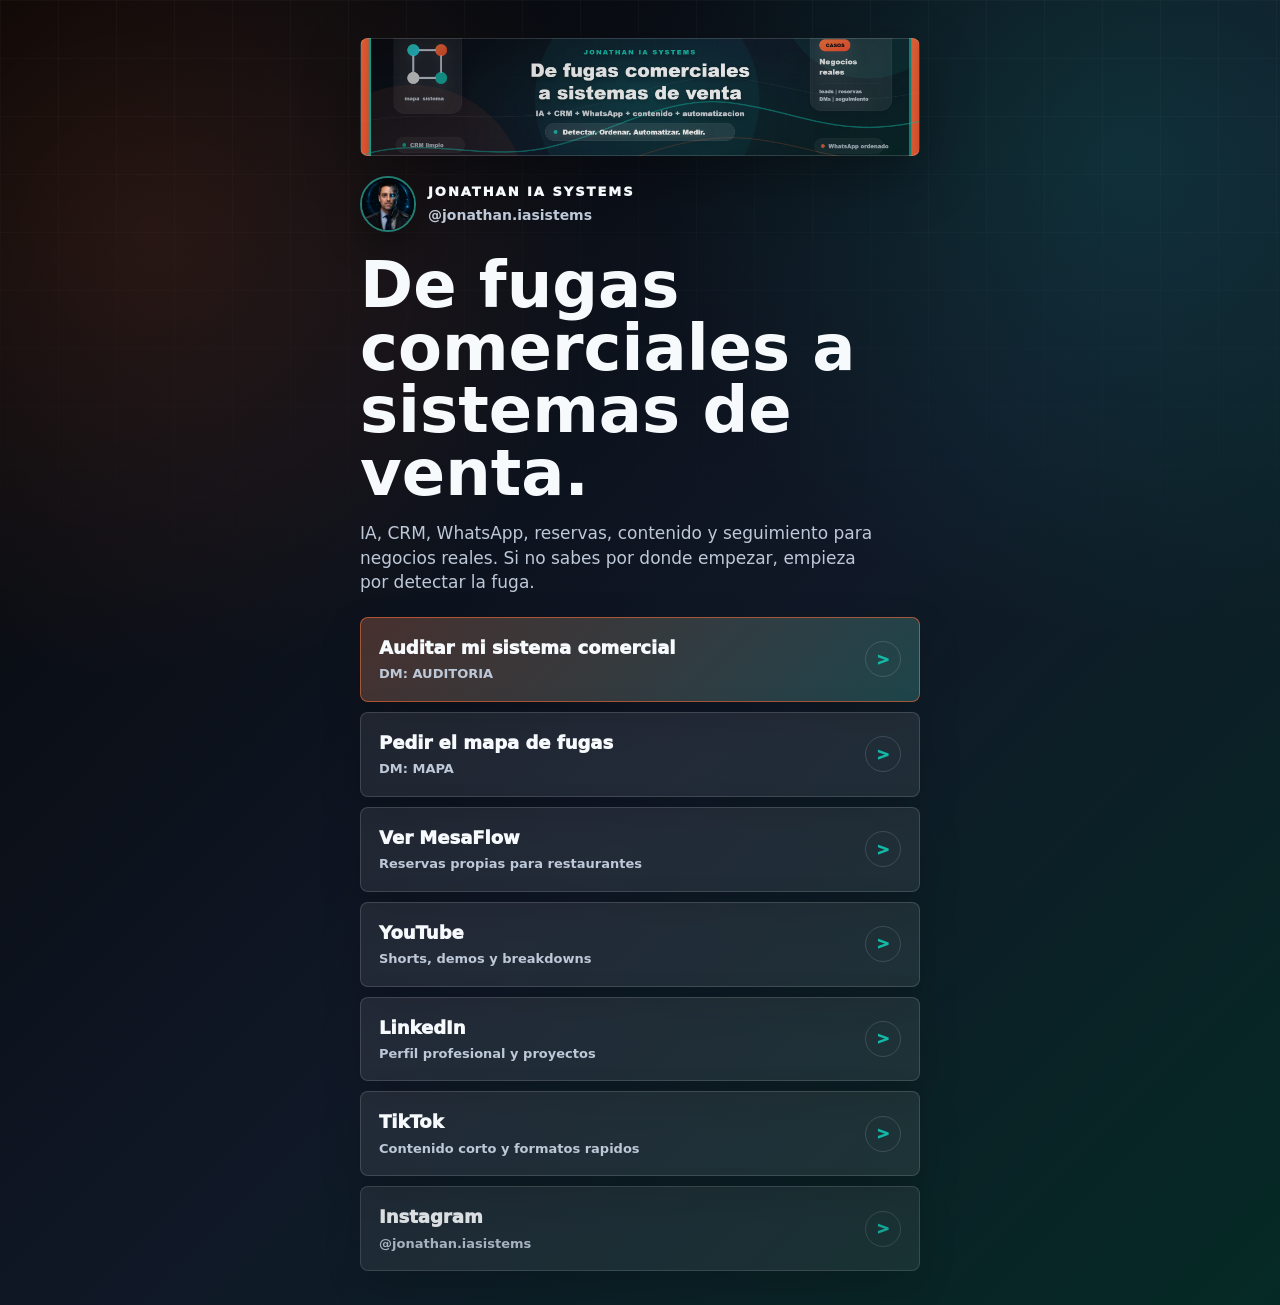
==== commit cc7a6ca9: "Use profile avatar on link hub" ====
--- a/index.html
+++ b/index.html
@@ -16,6 +16,10 @@
     />
     <meta property="og:type" content="website" />
     <meta property="og:image" content="assets/hero-banner.png" />
+    <link
+      rel="icon"
+      href="data:image/svg+xml,%3Csvg xmlns='http://www.w3.org/2000/svg' viewBox='0 0 64 64'%3E%3Crect width='64' height='64' fill='%23050505'/%3E%3Cpath d='M10 10h44v44H10z' fill='%2314b8a6'/%3E%3Cpath d='M10 10l22 22-22 22z' fill='%23ff6b35'/%3E%3Crect x='24' y='24' width='20' height='20' fill='%23050505'/%3E%3C/svg%3E"
+    />
     <link rel="preload" href="assets/hero-banner.png" as="image" />
     <link rel="stylesheet" href="styles.css" />
   </head>
@@ -25,7 +29,13 @@
         <div class="banner" aria-hidden="true"></div>
 
         <div class="profile-row">
-          <span class="brand-mark" aria-hidden="true"></span>
+          <img
+            class="profile-avatar"
+            src="assets/profile-jonathan-ai.jpg"
+            alt="Jonathan IA Systems"
+            width="56"
+            height="56"
+          />
           <div>
             <p class="eyebrow">Jonathan IA Systems</p>
             <p class="handle">@jonathan.iasistems</p>
@@ -120,13 +130,6 @@
           <span class="link-note">@jonathan.iasistems</span>
         </a>
       </nav>
-
-      <section class="bottom-note" aria-label="Criterio de uso">
-        <p>
-          Esta pagina es el enlace central de Jonathan. No sustituye a una web completa:
-          ordena recursos, canales y siguientes pasos.
-        </p>
-      </section>
     </main>
 
     <script src="script.js"></script>
--- a/styles.css
+++ b/styles.css
@@ -83,13 +83,14 @@
   margin-bottom: 22px;
 }
 
-.brand-mark {
+.profile-avatar {
   flex: 0 0 auto;
-  width: 42px;
-  height: 42px;
-  border: 10px solid var(--cyan);
-  border-left-color: var(--orange);
-  background: rgba(5, 5, 5, 0.74);
+  width: 56px;
+  height: 56px;
+  border: 2px solid rgba(45, 212, 191, 0.56);
+  border-radius: 50%;
+  object-fit: cover;
+  object-position: center;
   box-shadow: 0 14px 34px rgba(0, 0, 0, 0.35);
 }
 
@@ -199,17 +200,6 @@
   overflow-wrap: anywhere;
 }
 
-.bottom-note {
-  margin-top: 18px;
-  padding: 16px 18px;
-  border: 1px solid var(--line);
-  border-radius: var(--radius);
-  background: rgba(5, 5, 5, 0.32);
-  color: var(--dim);
-  font-size: 13px;
-  font-weight: 700;
-}
-
 @media (max-width: 520px) {
   .hub {
     width: min(calc(100% - 24px), var(--max));
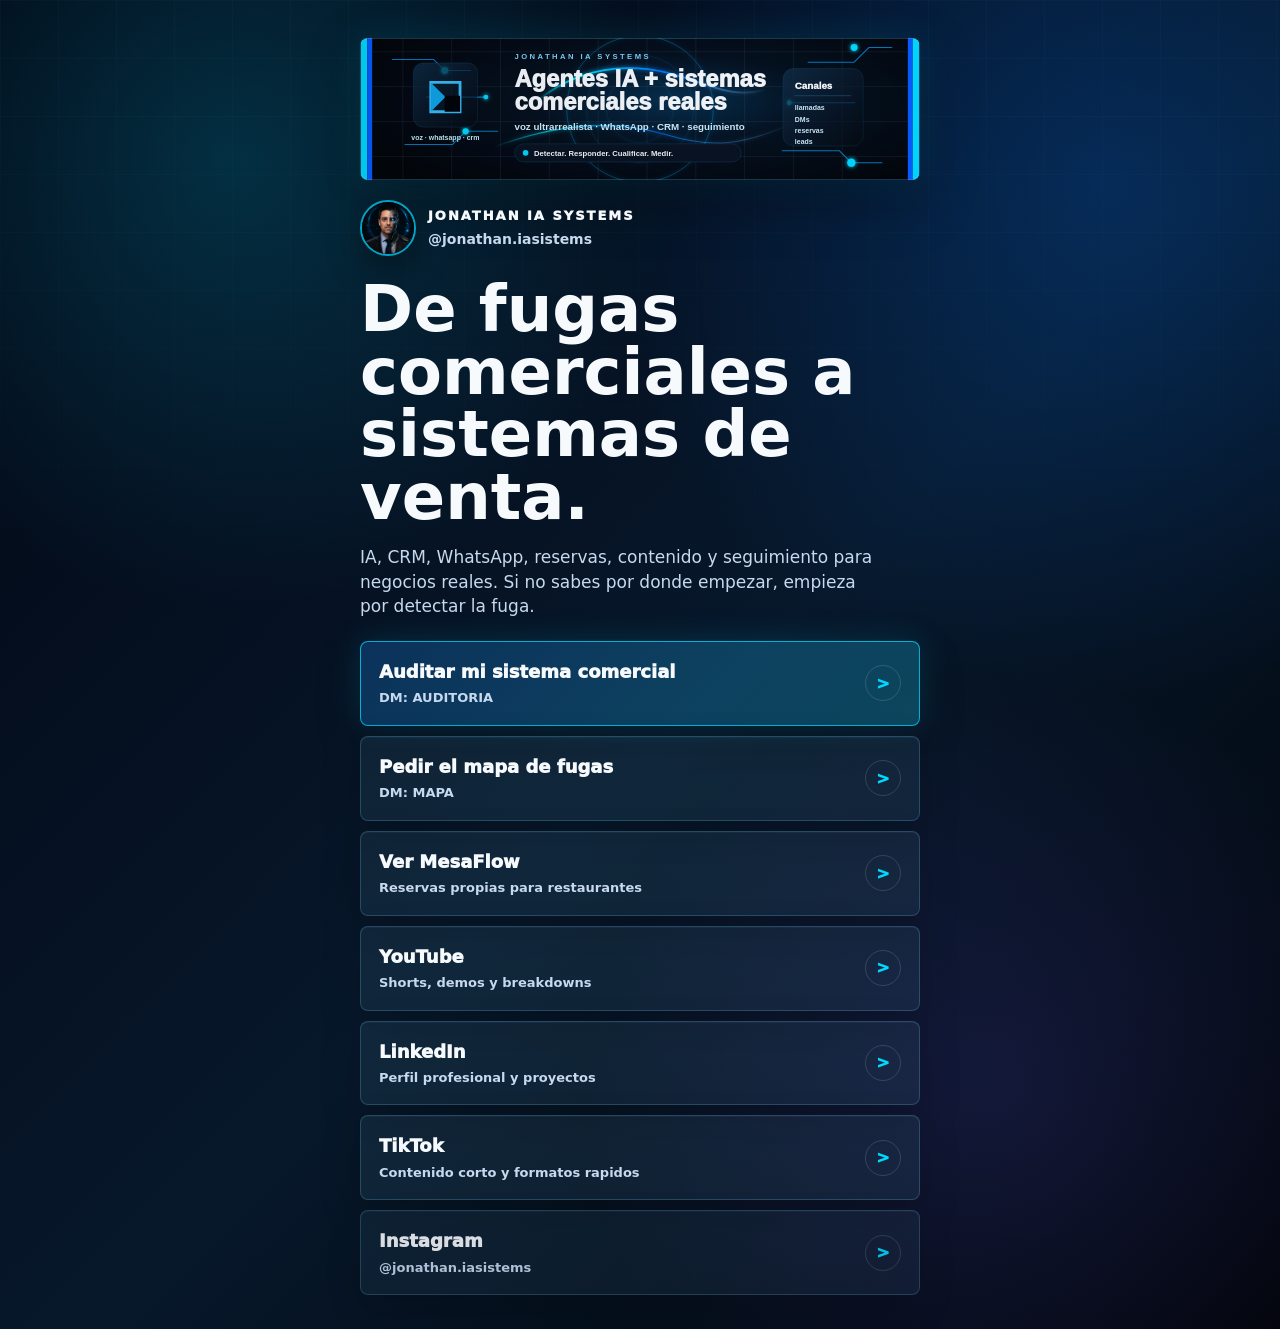
==== commit 2ef289ee: "Refresh electric link hub style" ====
--- a/index.html
+++ b/index.html
@@ -15,12 +15,12 @@
       content="De fugas comerciales a sistemas de venta. Recursos, casos y canales de Jonathan IA Systems."
     />
     <meta property="og:type" content="website" />
-    <meta property="og:image" content="assets/hero-banner.png" />
+    <meta property="og:image" content="assets/hero-banner-electric.svg" />
     <link
       rel="icon"
-      href="data:image/svg+xml,%3Csvg xmlns='http://www.w3.org/2000/svg' viewBox='0 0 64 64'%3E%3Crect width='64' height='64' fill='%23050505'/%3E%3Cpath d='M10 10h44v44H10z' fill='%2314b8a6'/%3E%3Cpath d='M10 10l22 22-22 22z' fill='%23ff6b35'/%3E%3Crect x='24' y='24' width='20' height='20' fill='%23050505'/%3E%3C/svg%3E"
+      href="data:image/svg+xml,%3Csvg xmlns='http://www.w3.org/2000/svg' viewBox='0 0 64 64'%3E%3Crect width='64' height='64' fill='%23020512'/%3E%3Ccircle cx='32' cy='32' r='24' fill='none' stroke='%2300d8ff' stroke-width='5'/%3E%3Cpath d='M18 36h18l10-12' fill='none' stroke='%237dd3fc' stroke-width='6' stroke-linecap='round'/%3E%3Ccircle cx='46' cy='24' r='6' fill='%230075ff'/%3E%3C/svg%3E"
     />
-    <link rel="preload" href="assets/hero-banner.png" as="image" />
+    <link rel="preload" href="assets/hero-banner-electric.svg" as="image" />
     <link rel="stylesheet" href="styles.css" />
   </head>
   <body>
--- a/styles.css
+++ b/styles.css
@@ -1,16 +1,16 @@
 :root {
   color-scheme: dark;
   --bg: #050505;
-  --panel: rgba(255, 255, 255, 0.078);
-  --panel-strong: rgba(255, 255, 255, 0.118);
+  --panel: rgba(125, 211, 252, 0.078);
+  --panel-strong: rgba(125, 211, 252, 0.13);
   --text: #f7fafc;
-  --muted: #bdc8d8;
-  --dim: #8492a6;
-  --line: rgba(255, 255, 255, 0.145);
-  --cyan: #14b8a6;
-  --cyan-soft: rgba(20, 184, 166, 0.18);
-  --orange: #ff6b35;
-  --orange-soft: rgba(255, 107, 53, 0.18);
+  --muted: #c7d9ee;
+  --line: rgba(125, 211, 252, 0.22);
+  --electric: #00d8ff;
+  --electric-soft: rgba(0, 216, 255, 0.19);
+  --blue: #0075ff;
+  --blue-soft: rgba(0, 117, 255, 0.19);
+  --violet: #6d5dfc;
   --radius: 8px;
   --max: 560px;
   font-family:
@@ -30,9 +30,10 @@
   min-width: 320px;
   margin: 0;
   background:
-    radial-gradient(circle at 12% 18%, rgba(255, 107, 53, 0.13), transparent 28rem),
-    radial-gradient(circle at 88% 12%, rgba(20, 184, 166, 0.16), transparent 30rem),
-    linear-gradient(135deg, #050505 0%, #101827 55%, #052a25 100%);
+    radial-gradient(circle at 18% 12%, rgba(0, 216, 255, 0.18), transparent 28rem),
+    radial-gradient(circle at 86% 14%, rgba(0, 117, 255, 0.22), transparent 32rem),
+    radial-gradient(circle at 78% 82%, rgba(109, 93, 252, 0.14), transparent 26rem),
+    linear-gradient(135deg, #020512 0%, #07182b 54%, #02040a 100%);
   color: var(--text);
   line-height: 1.45;
 }
@@ -44,8 +45,8 @@
   pointer-events: none;
   content: "";
   background-image:
-    linear-gradient(rgba(255, 255, 255, 0.03) 1px, transparent 1px),
-    linear-gradient(90deg, rgba(255, 255, 255, 0.03) 1px, transparent 1px);
+    linear-gradient(rgba(125, 211, 252, 0.035) 1px, transparent 1px),
+    linear-gradient(90deg, rgba(125, 211, 252, 0.035) 1px, transparent 1px);
   background-size: 58px 58px;
   mask-image: linear-gradient(to bottom, rgba(0, 0, 0, 0.85), transparent 78%);
 }
@@ -66,14 +67,16 @@
 }
 
 .banner {
-  height: 118px;
+  height: 142px;
   margin-bottom: 20px;
   border: 1px solid var(--line);
   border-radius: var(--radius);
   background:
-    linear-gradient(90deg, rgba(5, 5, 5, 0.16), rgba(5, 5, 5, 0.06)),
-    url("assets/hero-banner.png") center / cover no-repeat;
-  box-shadow: 0 20px 54px rgba(0, 0, 0, 0.34);
+    linear-gradient(90deg, rgba(2, 5, 18, 0.08), rgba(2, 5, 18, 0.02)),
+    url("assets/hero-banner-electric.svg") center / cover no-repeat;
+  box-shadow:
+    0 20px 54px rgba(0, 0, 0, 0.34),
+    0 0 38px rgba(0, 216, 255, 0.13);
 }
 
 .profile-row {
@@ -87,7 +90,7 @@
   flex: 0 0 auto;
   width: 56px;
   height: 56px;
-  border: 2px solid rgba(45, 212, 191, 0.56);
+  border: 2px solid rgba(0, 216, 255, 0.72);
   border-radius: 50%;
   object-fit: cover;
   object-position: center;
@@ -143,7 +146,9 @@
   border: 1px solid var(--line);
   border-radius: var(--radius);
   background: var(--panel);
-  box-shadow: 0 16px 42px rgba(0, 0, 0, 0.18);
+  box-shadow:
+    0 16px 42px rgba(0, 0, 0, 0.18),
+    inset 0 1px 0 rgba(125, 211, 252, 0.05);
 }
 
 .link-card::after {
@@ -157,23 +162,26 @@
   place-items: center;
   border: 1px solid rgba(255, 255, 255, 0.14);
   border-radius: 50%;
-  color: var(--cyan);
+  color: var(--electric);
   content: ">";
   font-weight: 950;
 }
 
 .link-card:hover,
 .link-card:focus-visible {
-  border-color: rgba(45, 212, 191, 0.56);
+  border-color: rgba(0, 216, 255, 0.66);
   background: var(--panel-strong);
   outline: none;
 }
 
 .link-card-primary {
-  border-color: rgba(255, 107, 53, 0.58);
+  border-color: rgba(0, 216, 255, 0.74);
   background:
-    linear-gradient(135deg, var(--orange-soft), var(--cyan-soft)),
+    linear-gradient(135deg, var(--blue-soft), var(--electric-soft)),
     var(--panel);
+  box-shadow:
+    0 16px 46px rgba(0, 0, 0, 0.22),
+    0 0 34px rgba(0, 216, 255, 0.16);
 }
 
 .link-card-soft {
@@ -207,7 +215,7 @@
   }
 
   .banner {
-    height: 92px;
+    height: 104px;
   }
 
   .link-card {
